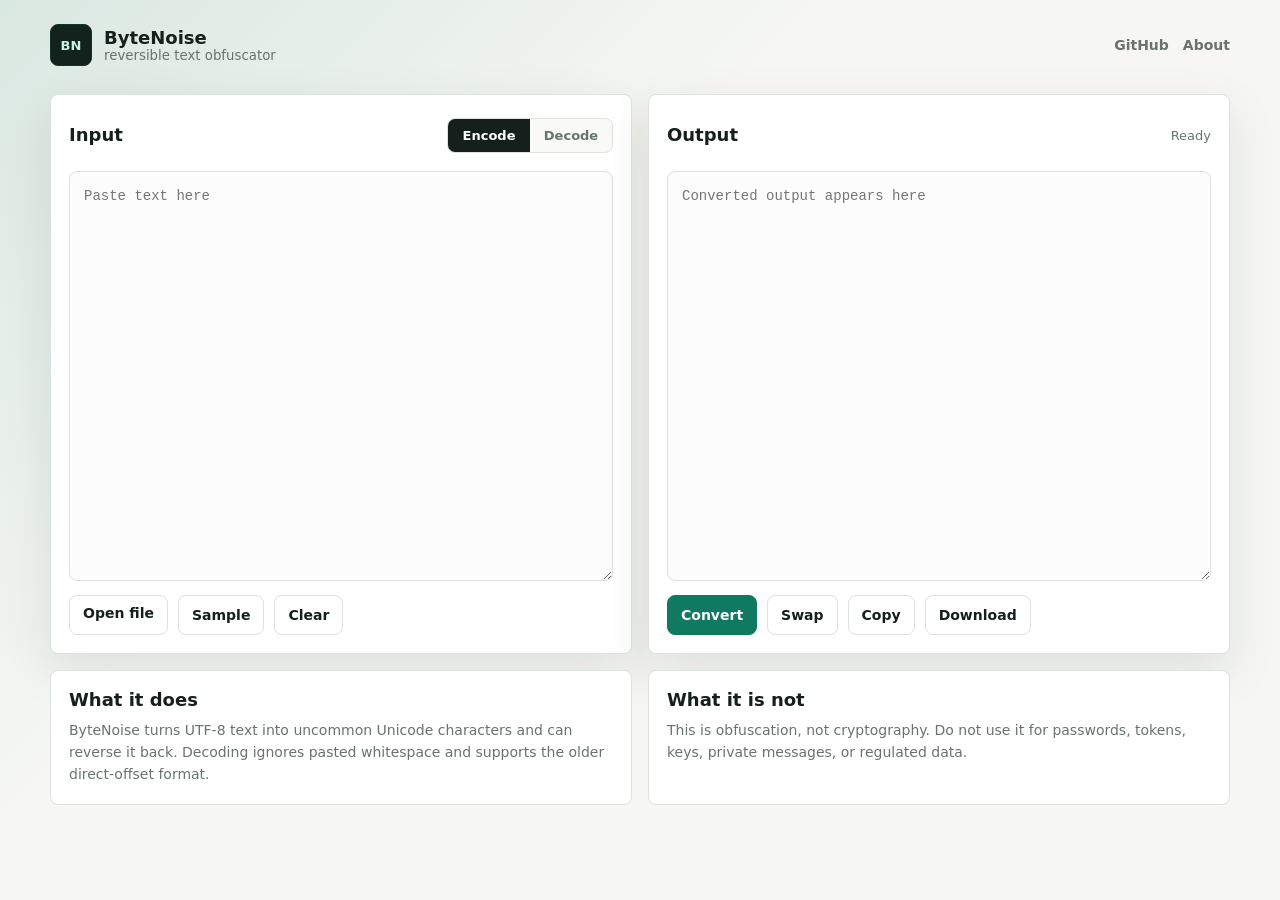
==== docs/index.html @ 7c90a5d6 "add github pages site and repo metadata" ====
<!doctype html>
<html lang="en">
  <head>
    <meta charset="utf-8" />
    <meta name="viewport" content="width=device-width, initial-scale=1" />
    <meta
      name="description"
      content="ByteNoise is a tiny reversible text obfuscator for desktop and web."
    />
    <title>ByteNoise</title>
    <link rel="icon" href="favicon.svg" type="image/svg+xml" />
    <link rel="stylesheet" href="assets/styles.css" />
  </head>
  <body>
    <main class="shell">
      <header class="topbar">
        <a class="brand" href="https://github.com/Majkey25/ByteNoise">
          <span class="mark" aria-hidden="true">BN</span>
          <span>
            <strong>ByteNoise</strong>
            <small>reversible text obfuscator</small>
          </span>
        </a>
        <nav aria-label="Project links">
          <a href="https://github.com/Majkey25/ByteNoise">GitHub</a>
          <a href="#about">About</a>
        </nav>
      </header>

      <section class="workspace" aria-label="ByteNoise converter">
        <div class="panel input-panel">
          <div class="panel-head">
            <h1>Input</h1>
            <div class="mode" role="radiogroup" aria-label="Conversion mode">
              <label>
                <input checked name="mode" type="radio" value="encode" />
                <span>Encode</span>
              </label>
              <label>
                <input name="mode" type="radio" value="decode" />
                <span>Decode</span>
              </label>
            </div>
          </div>
          <textarea
            id="input"
            autocomplete="off"
            spellcheck="false"
            placeholder="Paste text here"
          ></textarea>
          <div class="actions">
            <label class="file-button">
              <input id="file" type="file" />
              Open file
            </label>
            <button id="sample" type="button">Sample</button>
            <button id="clear" type="button">Clear</button>
          </div>
        </div>

        <div class="panel output-panel">
          <div class="panel-head">
            <h2>Output</h2>
            <p id="status" role="status">Ready</p>
          </div>
          <textarea
            id="output"
            readonly
            spellcheck="false"
            placeholder="Converted output appears here"
          ></textarea>
          <div class="actions">
            <button id="convert" class="primary" type="button">Convert</button>
            <button id="swap" type="button">Swap</button>
            <button id="copy" type="button">Copy</button>
            <button id="download" type="button">Download</button>
          </div>
        </div>
      </section>

      <section id="about" class="notes" aria-label="Project notes">
        <article>
          <h2>What it does</h2>
          <p>
            ByteNoise turns UTF-8 text into uncommon Unicode characters and can
            reverse it back. Decoding ignores pasted whitespace and supports the
            older direct-offset format.
          </p>
        </article>
        <article>
          <h2>What it is not</h2>
          <p>
            This is obfuscation, not cryptography. Do not use it for passwords,
            tokens, keys, private messages, or regulated data.
          </p>
        </article>
      </section>
    </main>

    <script src="assets/app.js"></script>
  </body>
</html>
---- docs/assets/styles.css ----
:root {
  --bg: #f6f7f4;
  --panel: #ffffff;
  --text: #15201c;
  --muted: #68736f;
  --line: #dce2dc;
  --accent: #0f7a5f;
  --accent-strong: #0a5f4a;
  --danger: #a53434;
  --shadow: 0 18px 50px rgba(21, 32, 28, 0.1);
}

* {
  box-sizing: border-box;
}

body {
  margin: 0;
  min-height: 100vh;
  background:
    linear-gradient(135deg, rgba(15, 122, 95, 0.12), transparent 38%),
    var(--bg);
  color: var(--text);
  font-family:
    Inter, ui-sans-serif, system-ui, -apple-system, BlinkMacSystemFont, "Segoe UI",
    sans-serif;
}

button,
textarea,
input {
  font: inherit;
}

a {
  color: inherit;
  text-decoration: none;
}

.shell {
  width: min(1180px, calc(100% - 32px));
  margin: 0 auto;
  padding: 24px 0 40px;
}

.topbar {
  display: flex;
  align-items: center;
  justify-content: space-between;
  gap: 20px;
  margin-bottom: 28px;
}

.brand {
  display: inline-flex;
  align-items: center;
  gap: 12px;
}

.brand strong,
.brand small {
  display: block;
}

.brand strong {
  font-size: 18px;
}

.brand small,
.panel-head p,
.notes p {
  color: var(--muted);
}

.mark {
  display: grid;
  width: 42px;
  height: 42px;
  place-items: center;
  border: 1px solid #12352b;
  border-radius: 8px;
  background: #12231e;
  color: #c7f4df;
  font-size: 13px;
  font-weight: 800;
}

nav {
  display: flex;
  gap: 14px;
  color: var(--muted);
  font-size: 14px;
  font-weight: 650;
}

nav a:hover {
  color: var(--text);
}

.workspace {
  display: grid;
  grid-template-columns: minmax(0, 1fr) minmax(0, 1fr);
  gap: 16px;
}

.panel,
.notes article {
  border: 1px solid var(--line);
  border-radius: 8px;
  background: var(--panel);
  box-shadow: var(--shadow);
}

.panel {
  display: flex;
  min-height: 560px;
  flex-direction: column;
  padding: 18px;
}

.panel-head {
  display: flex;
  min-height: 44px;
  align-items: center;
  justify-content: space-between;
  gap: 12px;
  margin-bottom: 14px;
}

h1,
h2,
p {
  margin: 0;
}

h1,
h2 {
  font-size: 18px;
  line-height: 1.2;
}

.mode {
  display: inline-flex;
  overflow: hidden;
  border: 1px solid var(--line);
  border-radius: 8px;
  background: #f9faf8;
}

.mode label {
  cursor: pointer;
}

.mode input {
  position: absolute;
  opacity: 0;
}

.mode span {
  display: block;
  min-width: 82px;
  padding: 9px 12px;
  color: var(--muted);
  font-size: 13px;
  font-weight: 700;
  text-align: center;
}

.mode input:checked + span {
  background: var(--text);
  color: #ffffff;
}

textarea {
  width: 100%;
  min-height: 360px;
  flex: 1;
  resize: vertical;
  border: 1px solid var(--line);
  border-radius: 8px;
  padding: 14px;
  background: #fbfcfb;
  color: var(--text);
  font-family:
    "Cascadia Mono", "SFMono-Regular", Consolas, "Liberation Mono", monospace;
  font-size: 14px;
  line-height: 1.55;
  outline: none;
}

textarea:focus {
  border-color: rgba(15, 122, 95, 0.7);
  box-shadow: 0 0 0 3px rgba(15, 122, 95, 0.14);
}

.actions {
  display: flex;
  flex-wrap: wrap;
  gap: 10px;
  margin-top: 14px;
}

button,
.file-button {
  min-height: 40px;
  border: 1px solid var(--line);
  border-radius: 8px;
  padding: 9px 13px;
  background: #ffffff;
  color: var(--text);
  cursor: pointer;
  font-size: 14px;
  font-weight: 750;
}

button:hover,
.file-button:hover {
  border-color: #b9c3bd;
}

.primary {
  border-color: var(--accent);
  background: var(--accent);
  color: #ffffff;
}

.primary:hover {
  border-color: var(--accent-strong);
  background: var(--accent-strong);
}

.file-button input {
  display: none;
}

#status {
  max-width: 55%;
  font-size: 13px;
  text-align: right;
}

#status[data-failed="true"] {
  color: var(--danger);
}

.notes {
  display: grid;
  grid-template-columns: repeat(2, minmax(0, 1fr));
  gap: 16px;
  margin-top: 16px;
}

.notes article {
  padding: 18px;
  box-shadow: none;
}

.notes h2 {
  margin-bottom: 8px;
}

.notes p {
  font-size: 14px;
  line-height: 1.6;
}

@media (max-width: 820px) {
  .shell {
    width: min(100% - 20px, 680px);
    padding-top: 14px;
  }

  .topbar,
  .panel-head,
  .workspace,
  .notes {
    display: grid;
    grid-template-columns: 1fr;
  }

  .panel {
    min-height: 0;
  }

  textarea {
    min-height: 260px;
  }

  #status {
    max-width: none;
    text-align: left;
  }
}
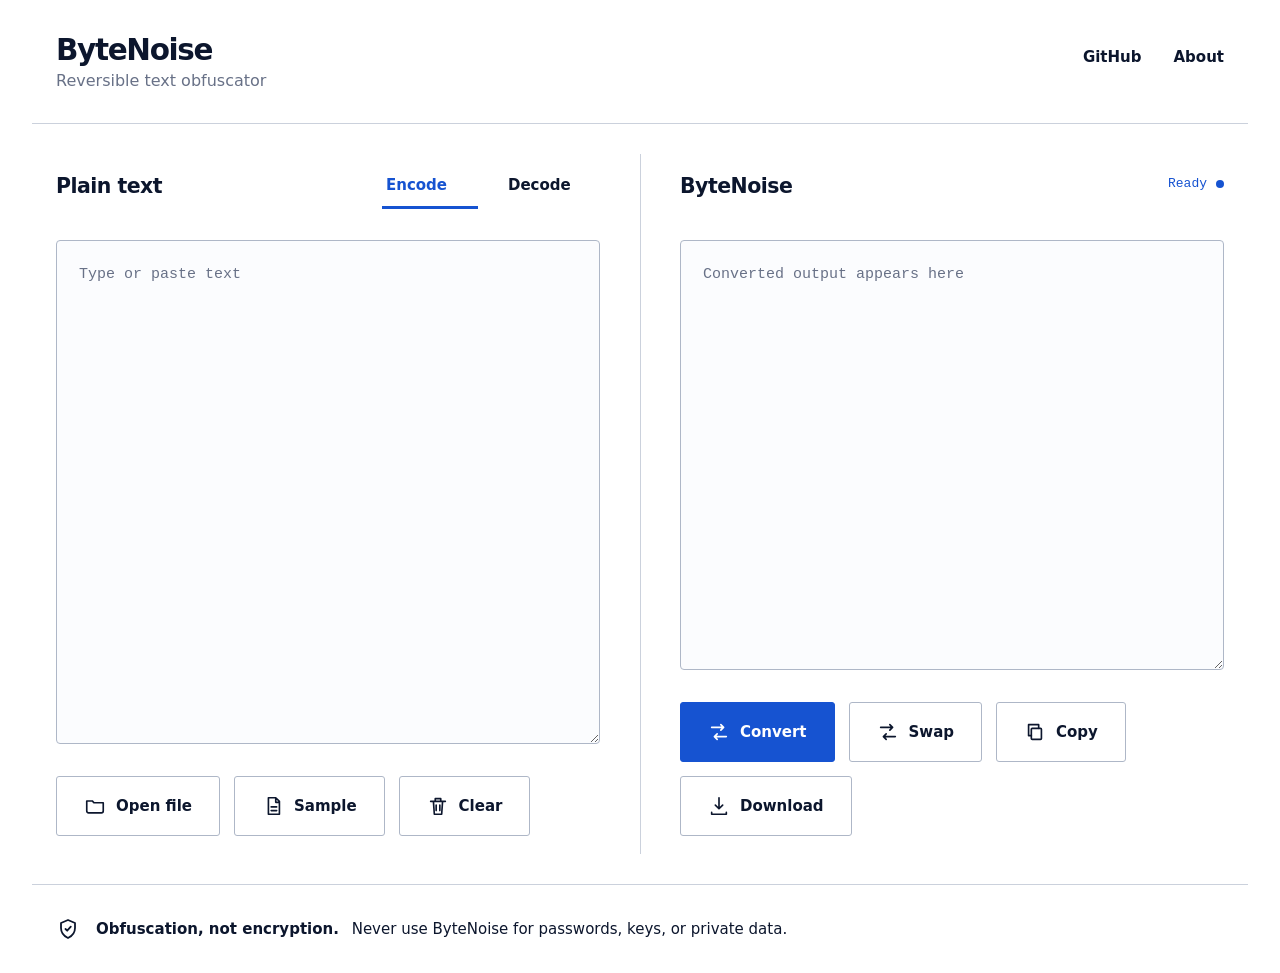
==== commit 47bf96b7: "feat: redesign ByteNoise web app" ====
--- a/docs/index.html
+++ b/docs/index.html
@@ -15,11 +15,8 @@
     <main class="shell">
       <header class="topbar">
         <a class="brand" href="https://github.com/Majkey25/ByteNoise">
-          <span class="mark" aria-hidden="true">BN</span>
-          <span>
-            <strong>ByteNoise</strong>
-            <small>reversible text obfuscator</small>
-          </span>
+          <span class="brand-name">ByteNoise</span>
+          <span class="brand-description">Reversible text obfuscator</span>
         </a>
         <nav aria-label="Project links">
           <a href="https://github.com/Majkey25/ByteNoise">GitHub</a>
@@ -27,10 +24,11 @@
         </nav>
       </header>
 
+      <h1 class="visually-hidden">ByteNoise text converter</h1>
       <section class="workspace" aria-label="ByteNoise converter">
-        <div class="panel input-panel">
-          <div class="panel-head">
-            <h1>Input</h1>
+        <section class="editor-pane input-pane" aria-labelledby="input-label">
+          <div class="pane-head">
+            <h2 id="input-label">Plain text</h2>
             <div class="mode" role="radiogroup" aria-label="Conversion mode">
               <label>
                 <input checked name="mode" type="radio" value="encode" />
@@ -44,57 +42,85 @@
           </div>
           <textarea
             id="input"
+            aria-labelledby="input-label"
             autocomplete="off"
             spellcheck="false"
-            placeholder="Paste text here"
+            placeholder="Type or paste text"
           ></textarea>
           <div class="actions">
-            <label class="file-button">
-              <input id="file" type="file" />
-              Open file
+            <label class="button file-button">
+              <input id="file" type="file" aria-label="Open file" />
+              <svg aria-hidden="true" viewBox="0 0 24 24">
+                <path d="M3 6.5h6l2 2h10v9a2 2 0 0 1-2 2H5a2 2 0 0 1-2-2z" />
+              </svg>
+              <span aria-hidden="true">Open file</span>
             </label>
-            <button id="sample" type="button">Sample</button>
-            <button id="clear" type="button">Clear</button>
+            <button id="sample" type="button">
+              <svg aria-hidden="true" viewBox="0 0 24 24">
+                <path d="M7 3h8l4 4v14H7zM15 3v5h4M10 13h6M10 17h6" />
+              </svg>
+              Sample
+            </button>
+            <button id="clear" type="button">
+              <svg aria-hidden="true" viewBox="0 0 24 24">
+                <path d="M4 7h16M9 7V4h6v3M7 7l1 14h8l1-14M10 11v6M14 11v6" />
+              </svg>
+              Clear
+            </button>
           </div>
-        </div>
+        </section>
 
-        <div class="panel output-panel">
-          <div class="panel-head">
-            <h2>Output</h2>
+        <section class="editor-pane output-pane" aria-labelledby="output-label">
+          <div class="pane-head">
+            <h2 id="output-label">ByteNoise</h2>
             <p id="status" role="status">Ready</p>
           </div>
           <textarea
             id="output"
+            aria-labelledby="output-label"
             readonly
             spellcheck="false"
             placeholder="Converted output appears here"
           ></textarea>
           <div class="actions">
-            <button id="convert" class="primary" type="button">Convert</button>
-            <button id="swap" type="button">Swap</button>
-            <button id="copy" type="button">Copy</button>
-            <button id="download" type="button">Download</button>
+            <button id="convert" class="primary" type="button">
+              <svg aria-hidden="true" viewBox="0 0 24 24">
+                <path d="M4 7h13M14 4l3 3-3 3M20 17H7M10 14l-3 3 3 3" />
+              </svg>
+              Convert
+            </button>
+            <button id="swap" type="button">
+              <svg aria-hidden="true" viewBox="0 0 24 24">
+                <path d="M4 7h13M14 4l3 3-3 3M20 17H7M10 14l-3 3 3 3" />
+              </svg>
+              Swap
+            </button>
+            <button id="copy" type="button">
+              <svg aria-hidden="true" viewBox="0 0 24 24">
+                <rect x="8" y="8" width="11" height="12" rx="1" />
+                <path d="M16 8V4H5v12h3" />
+              </svg>
+              Copy
+            </button>
+            <button id="download" type="button">
+              <svg aria-hidden="true" viewBox="0 0 24 24">
+                <path d="M12 3v12M8 11l4 4 4-4M4 19v2h16v-2" />
+              </svg>
+              Download
+            </button>
           </div>
-        </div>
+        </section>
       </section>
 
-      <section id="about" class="notes" aria-label="Project notes">
-        <article>
-          <h2>What it does</h2>
-          <p>
-            ByteNoise turns UTF-8 text into uncommon Unicode characters and can
-            reverse it back. Decoding ignores pasted whitespace and supports the
-            older direct-offset format.
-          </p>
-        </article>
-        <article>
-          <h2>What it is not</h2>
-          <p>
-            This is obfuscation, not cryptography. Do not use it for passwords,
-            tokens, keys, private messages, or regulated data.
-          </p>
-        </article>
-      </section>
+      <aside id="about" class="notice" aria-label="Security note">
+        <svg aria-hidden="true" viewBox="0 0 24 24">
+          <path d="M12 3 5 6v5c0 4.7 2.9 8.1 7 10 4.1-1.9 7-5.3 7-10V6zM9.5 12l1.7 1.7 3.6-4" />
+        </svg>
+        <p>
+          <strong>Obfuscation, not encryption.</strong>
+          Never use ByteNoise for passwords, keys, or private data.
+        </p>
+      </aside>
     </main>
 
     <script src="assets/app.js"></script>
--- a/docs/assets/styles.css
+++ b/docs/assets/styles.css
@@ -1,13 +1,13 @@
 :root {
-  --bg: #f6f7f4;
-  --panel: #ffffff;
-  --text: #15201c;
-  --muted: #68736f;
-  --line: #dce2dc;
-  --accent: #0f7a5f;
-  --accent-strong: #0a5f4a;
-  --danger: #a53434;
-  --shadow: 0 18px 50px rgba(21, 32, 28, 0.1);
+  --background: #ffffff;
+  --surface: #fbfcfe;
+  --text: #0c162d;
+  --muted: #687187;
+  --line: #cbd1dc;
+  --line-strong: #aeb7c7;
+  --accent: #1653d1;
+  --accent-strong: #0f43ad;
+  --danger: #b4232f;
 }
 
 * {
@@ -17,9 +17,7 @@
 body {
   margin: 0;
   min-height: 100vh;
-  background:
-    linear-gradient(135deg, rgba(15, 122, 95, 0.12), transparent 38%),
-    var(--bg);
+  background: var(--background);
   color: var(--text);
   font-family:
     Inter, ui-sans-serif, system-ui, -apple-system, BlinkMacSystemFont, "Segoe UI",
@@ -38,116 +36,120 @@
 }
 
 .shell {
-  width: min(1180px, calc(100% - 32px));
+  width: min(1522px, calc(100% - 64px));
   margin: 0 auto;
-  padding: 24px 0 40px;
+  padding: 36px 0 0;
 }
 
 .topbar {
   display: flex;
-  align-items: center;
+  min-height: 88px;
+  align-items: flex-start;
   justify-content: space-between;
-  gap: 20px;
-  margin-bottom: 28px;
+  gap: 32px;
+  border-bottom: 1px solid var(--line);
+  padding-inline: 24px;
 }
 
 .brand {
   display: inline-flex;
-  align-items: center;
-  gap: 12px;
-}
-
-.brand strong,
-.brand small {
-  display: block;
-}
-
-.brand strong {
-  font-size: 18px;
-}
-
-.brand small,
-.panel-head p,
-.notes p {
+  flex-direction: column;
+  gap: 4px;
+}
+
+.brand-name {
+  font-size: clamp(26px, 2.3vw, 34px);
+  font-weight: 780;
+  letter-spacing: -0.045em;
+  line-height: 1;
+}
+
+.brand-description {
   color: var(--muted);
-}
-
-.mark {
+  font-size: 16px;
+  line-height: 1.5;
+}
+
+nav {
+  display: flex;
+  gap: 32px;
+  padding-top: 12px;
+  font-size: 15px;
+  font-weight: 700;
+}
+
+nav a {
+  text-underline-offset: 5px;
+}
+
+nav a:hover {
+  text-decoration: underline;
+}
+
+.workspace {
+  position: relative;
   display: grid;
-  width: 42px;
-  height: 42px;
-  place-items: center;
-  border: 1px solid #12352b;
-  border-radius: 8px;
-  background: #12231e;
-  color: #c7f4df;
-  font-size: 13px;
-  font-weight: 800;
-}
-
-nav {
-  display: flex;
-  gap: 14px;
-  color: var(--muted);
-  font-size: 14px;
-  font-weight: 650;
-}
-
-nav a:hover {
-  color: var(--text);
-}
-
-.workspace {
-  display: grid;
-  grid-template-columns: minmax(0, 1fr) minmax(0, 1fr);
-  gap: 16px;
-}
-
-.panel,
-.notes article {
-  border: 1px solid var(--line);
-  border-radius: 8px;
-  background: var(--panel);
-  box-shadow: var(--shadow);
-}
-
-.panel {
-  display: flex;
-  min-height: 560px;
+  min-height: clamp(686px, calc(100vh - 242px), 750px);
+  grid-template-columns: repeat(2, minmax(0, 1fr));
+  border-bottom: 1px solid var(--line);
+}
+
+.workspace::before {
+  position: absolute;
+  top: 30px;
+  bottom: 30px;
+  left: 50%;
+  width: 1px;
+  background: var(--line);
+  content: "";
+}
+
+.editor-pane {
+  display: flex;
+  min-width: 0;
   flex-direction: column;
-  padding: 18px;
-}
-
-.panel-head {
-  display: flex;
-  min-height: 44px;
-  align-items: center;
+  padding: 50px 24px 48px;
+}
+
+.input-pane {
+  padding-left: 24px;
+  padding-right: 40px;
+}
+
+.output-pane {
+  padding-left: 40px;
+  padding-right: 24px;
+}
+
+.pane-head {
+  display: flex;
+  min-height: 48px;
+  align-items: flex-start;
   justify-content: space-between;
-  gap: 12px;
-  margin-bottom: 14px;
-}
-
-h1,
+  gap: 24px;
+  margin-bottom: 18px;
+}
+
 h2,
 p {
   margin: 0;
 }
 
-h1,
 h2 {
-  font-size: 18px;
-  line-height: 1.2;
+  font-size: clamp(20px, 1.6vw, 24px);
+  font-weight: 760;
+  letter-spacing: -0.025em;
+  line-height: 1.25;
 }
 
 .mode {
-  display: inline-flex;
-  overflow: hidden;
-  border: 1px solid var(--line);
-  border-radius: 8px;
-  background: #f9faf8;
+  display: flex;
+  gap: 26px;
+  margin-top: -8px;
 }
 
 .mode label {
+  position: relative;
   cursor: pointer;
 }
 
@@ -158,64 +160,128 @@
 
 .mode span {
   display: block;
-  min-width: 82px;
-  padding: 9px 12px;
-  color: var(--muted);
-  font-size: 13px;
+  min-width: 96px;
+  border-bottom: 3px solid transparent;
+  padding: 10px 4px 12px;
+  color: var(--text);
+  font-size: 15px;
   font-weight: 700;
-  text-align: center;
 }
 
 .mode input:checked + span {
-  background: var(--text);
-  color: #ffffff;
+  border-color: var(--accent);
+  color: var(--accent);
+}
+
+.mode input:focus-visible + span {
+  outline: 3px solid rgba(22, 83, 209, 0.25);
+  outline-offset: 2px;
 }
 
 textarea {
   width: 100%;
-  min-height: 360px;
+  min-height: 430px;
   flex: 1;
   resize: vertical;
-  border: 1px solid var(--line);
-  border-radius: 8px;
-  padding: 14px;
-  background: #fbfcfb;
+  border: 1px solid var(--line-strong);
+  border-radius: 4px;
+  padding: 22px;
+  background: var(--surface);
   color: var(--text);
   font-family:
     "Cascadia Mono", "SFMono-Regular", Consolas, "Liberation Mono", monospace;
-  font-size: 14px;
-  line-height: 1.55;
+  font-size: 15px;
+  line-height: 1.65;
   outline: none;
 }
 
+textarea::placeholder {
+  color: var(--muted);
+  opacity: 1;
+}
+
 textarea:focus {
-  border-color: rgba(15, 122, 95, 0.7);
-  box-shadow: 0 0 0 3px rgba(15, 122, 95, 0.14);
+  border-color: var(--accent);
+  outline: 2px solid var(--accent);
+  outline-offset: -2px;
+}
+
+#status {
+  display: flex;
+  align-items: center;
+  gap: 9px;
+  max-width: 55%;
+  color: var(--accent);
+  font-family:
+    "Cascadia Mono", "SFMono-Regular", Consolas, "Liberation Mono", monospace;
+  font-size: 13px;
+  line-height: 1.5;
+  text-align: right;
+}
+
+#status::after {
+  width: 8px;
+  height: 8px;
+  flex: 0 0 auto;
+  border-radius: 50%;
+  background: currentcolor;
+  content: "";
+}
+
+#status[data-failed="true"] {
+  color: var(--danger);
 }
 
 .actions {
   display: flex;
   flex-wrap: wrap;
+  gap: 18px;
+  margin-top: 32px;
+}
+
+button,
+.button {
+  display: inline-flex;
+  min-height: 60px;
+  align-items: center;
+  justify-content: center;
   gap: 10px;
-  margin-top: 14px;
-}
-
-button,
-.file-button {
-  min-height: 40px;
-  border: 1px solid var(--line);
-  border-radius: 8px;
-  padding: 9px 13px;
-  background: #ffffff;
+  border: 1px solid var(--line-strong);
+  border-radius: 3px;
+  padding: 10px 31px;
+  background: var(--background);
   color: var(--text);
   cursor: pointer;
-  font-size: 14px;
+  font-size: 15px;
   font-weight: 750;
+  line-height: 1;
+}
+
+button svg,
+.button svg,
+.notice svg {
+  width: 22px;
+  height: 22px;
+  flex: 0 0 auto;
+  fill: none;
+  stroke: currentcolor;
+  stroke-linecap: round;
+  stroke-linejoin: round;
+  stroke-width: 1.8;
 }
 
 button:hover,
-.file-button:hover {
-  border-color: #b9c3bd;
+.button:hover {
+  border-color: var(--text);
+  background: #f6f8fc;
+}
+
+button:focus-visible,
+.button:focus-within,
+nav a:focus-visible,
+.brand:focus-visible {
+  outline: 3px solid rgba(22, 83, 209, 0.3);
+  outline-offset: 3px;
 }
 
 .primary {
@@ -229,65 +295,178 @@
   background: var(--accent-strong);
 }
 
+.file-button {
+  position: relative;
+  overflow: hidden;
+}
+
 .file-button input {
-  display: none;
-}
-
-#status {
-  max-width: 55%;
-  font-size: 13px;
-  text-align: right;
-}
-
-#status[data-failed="true"] {
-  color: var(--danger);
-}
-
-.notes {
-  display: grid;
-  grid-template-columns: repeat(2, minmax(0, 1fr));
+  position: absolute;
+  inset: 0;
+  width: 100%;
+  cursor: pointer;
+  opacity: 0;
+}
+
+.notice {
+  display: flex;
+  min-height: 118px;
+  align-items: center;
   gap: 16px;
-  margin-top: 16px;
-}
-
-.notes article {
-  padding: 18px;
-  box-shadow: none;
-}
-
-.notes h2 {
-  margin-bottom: 8px;
-}
-
-.notes p {
-  font-size: 14px;
+  padding: 20px 24px;
+}
+
+.notice svg {
+  width: 24px;
+  height: 24px;
+}
+
+.notice p {
+  color: var(--text);
+  font-size: 15px;
   line-height: 1.6;
+}
+
+.notice strong {
+  margin-right: 8px;
+}
+
+.visually-hidden {
+  position: absolute;
+  width: 1px;
+  height: 1px;
+  overflow: hidden;
+  clip: rect(0 0 0 0);
+  clip-path: inset(50%);
+  white-space: nowrap;
+}
+
+@media (max-width: 1500px) and (min-width: 821px) {
+  .actions {
+    gap: 14px;
+  }
+
+  button,
+  .button {
+    padding-inline: 27px;
+  }
+}
+
+@media (max-height: 920px) and (min-width: 821px) {
+  .notice {
+    min-height: 88px;
+  }
 }
 
 @media (max-width: 820px) {
   .shell {
-    width: min(100% - 20px, 680px);
-    padding-top: 14px;
-  }
-
-  .topbar,
-  .panel-head,
-  .workspace,
-  .notes {
+    width: min(100% - 32px, 680px);
+    padding-top: 20px;
+  }
+
+  .topbar {
+    min-height: 78px;
+    padding-inline: 0;
+  }
+
+  nav {
+    gap: 18px;
+    padding-top: 8px;
+  }
+
+  .workspace {
+    display: block;
+    min-height: 0;
+  }
+
+  .workspace::before {
+    display: none;
+  }
+
+  .editor-pane {
+    padding: 28px 0;
+  }
+
+  .input-pane {
+    border-right: 0;
+    border-bottom: 1px solid var(--line);
+  }
+
+  textarea {
+    min-height: 280px;
+  }
+
+  .actions {
+    margin-top: 24px;
+  }
+
+  button,
+  .button {
+    min-height: 48px;
+  }
+
+  .notice {
+    align-items: flex-start;
+    padding-inline: 0;
+  }
+}
+
+@media (max-width: 520px) {
+  .shell {
+    width: calc(100% - 24px);
+    padding-top: 16px;
+  }
+
+  .topbar {
+    min-height: 70px;
+    gap: 16px;
+  }
+
+  .brand-description {
+    font-size: 12px;
+  }
+
+  nav {
+    gap: 14px;
+    font-size: 13px;
+  }
+
+  .pane-head {
+    align-items: flex-start;
+  }
+
+  .mode {
+    gap: 16px;
+  }
+
+  .mode span {
+    min-width: 0;
+    padding-inline: 2px;
+  }
+
+  textarea {
+    min-height: 250px;
+    padding: 16px;
+    font-size: 14px;
+  }
+
+  .actions {
     display: grid;
-    grid-template-columns: 1fr;
-  }
-
-  .panel {
-    min-height: 0;
-  }
-
-  textarea {
-    min-height: 260px;
+    grid-template-columns: repeat(2, minmax(0, 1fr));
+  }
+
+  button,
+  .button {
+    width: 100%;
+    padding-inline: 12px;
   }
 
   #status {
-    max-width: none;
-    text-align: left;
-  }
-}
+    max-width: 45%;
+  }
+
+  .notice strong {
+    display: block;
+    margin: 0;
+  }
+}
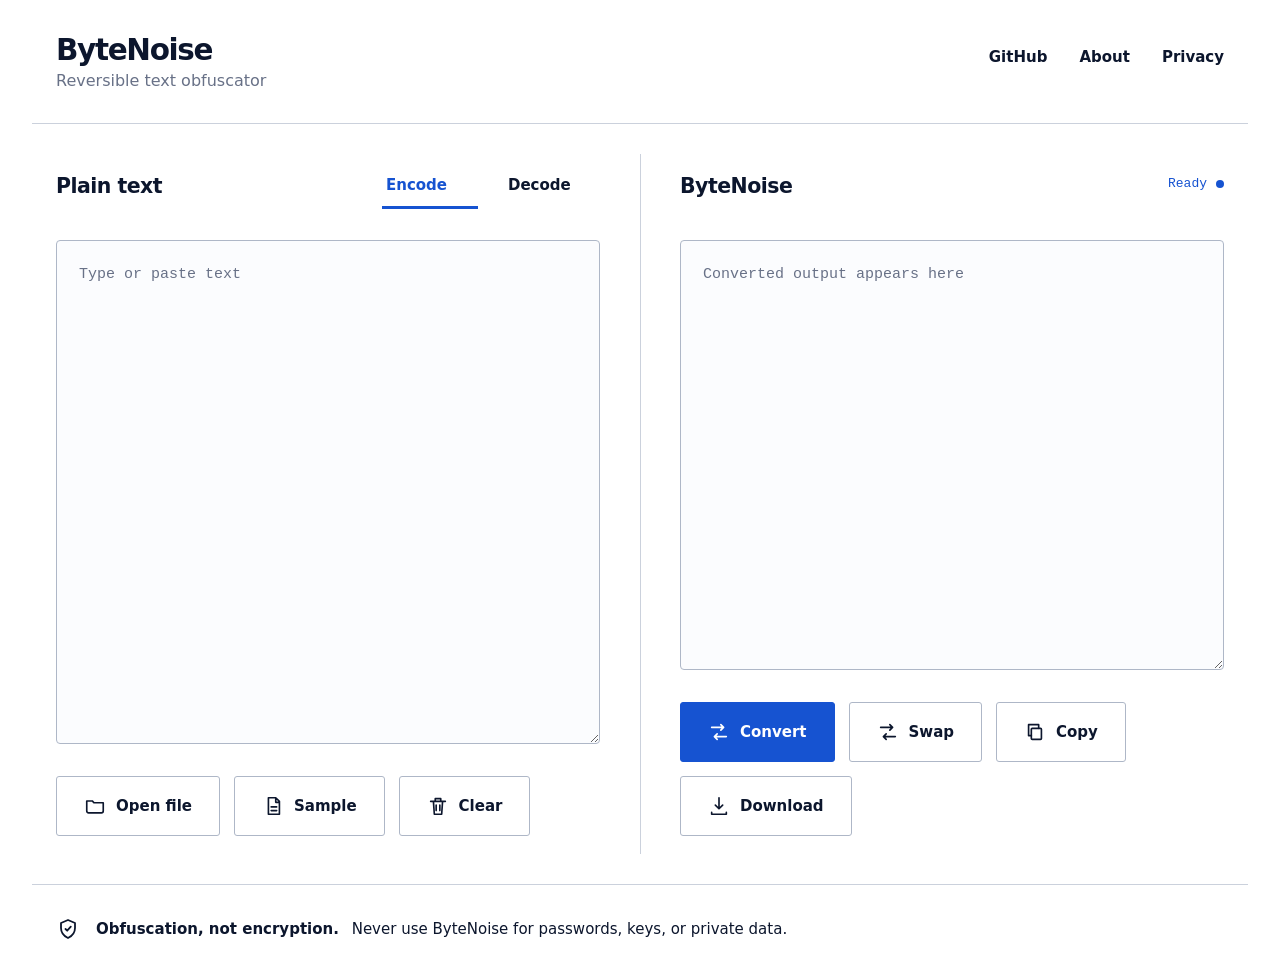
==== commit eb048313: "fix: disclose privacy and improve focus contrast" ====
--- a/docs/index.html
+++ b/docs/index.html
@@ -21,6 +21,7 @@
         <nav aria-label="Project links">
           <a href="https://github.com/Majkey25/ByteNoise">GitHub</a>
           <a href="#about">About</a>
+          <a href="privacy.html">Privacy</a>
         </nav>
       </header>
 
--- a/docs/assets/styles.css
+++ b/docs/assets/styles.css
@@ -174,7 +174,7 @@
 }
 
 .mode input:focus-visible + span {
-  outline: 3px solid rgba(22, 83, 209, 0.25);
+  outline: 3px solid var(--accent);
   outline-offset: 2px;
 }
 
@@ -280,7 +280,7 @@
 .button:focus-within,
 nav a:focus-visible,
 .brand:focus-visible {
-  outline: 3px solid rgba(22, 83, 209, 0.3);
+  outline: 3px solid var(--accent);
   outline-offset: 3px;
 }
 
@@ -420,6 +420,7 @@
   .topbar {
     min-height: 70px;
     gap: 16px;
+    flex-wrap: wrap;
   }
 
   .brand-description {
